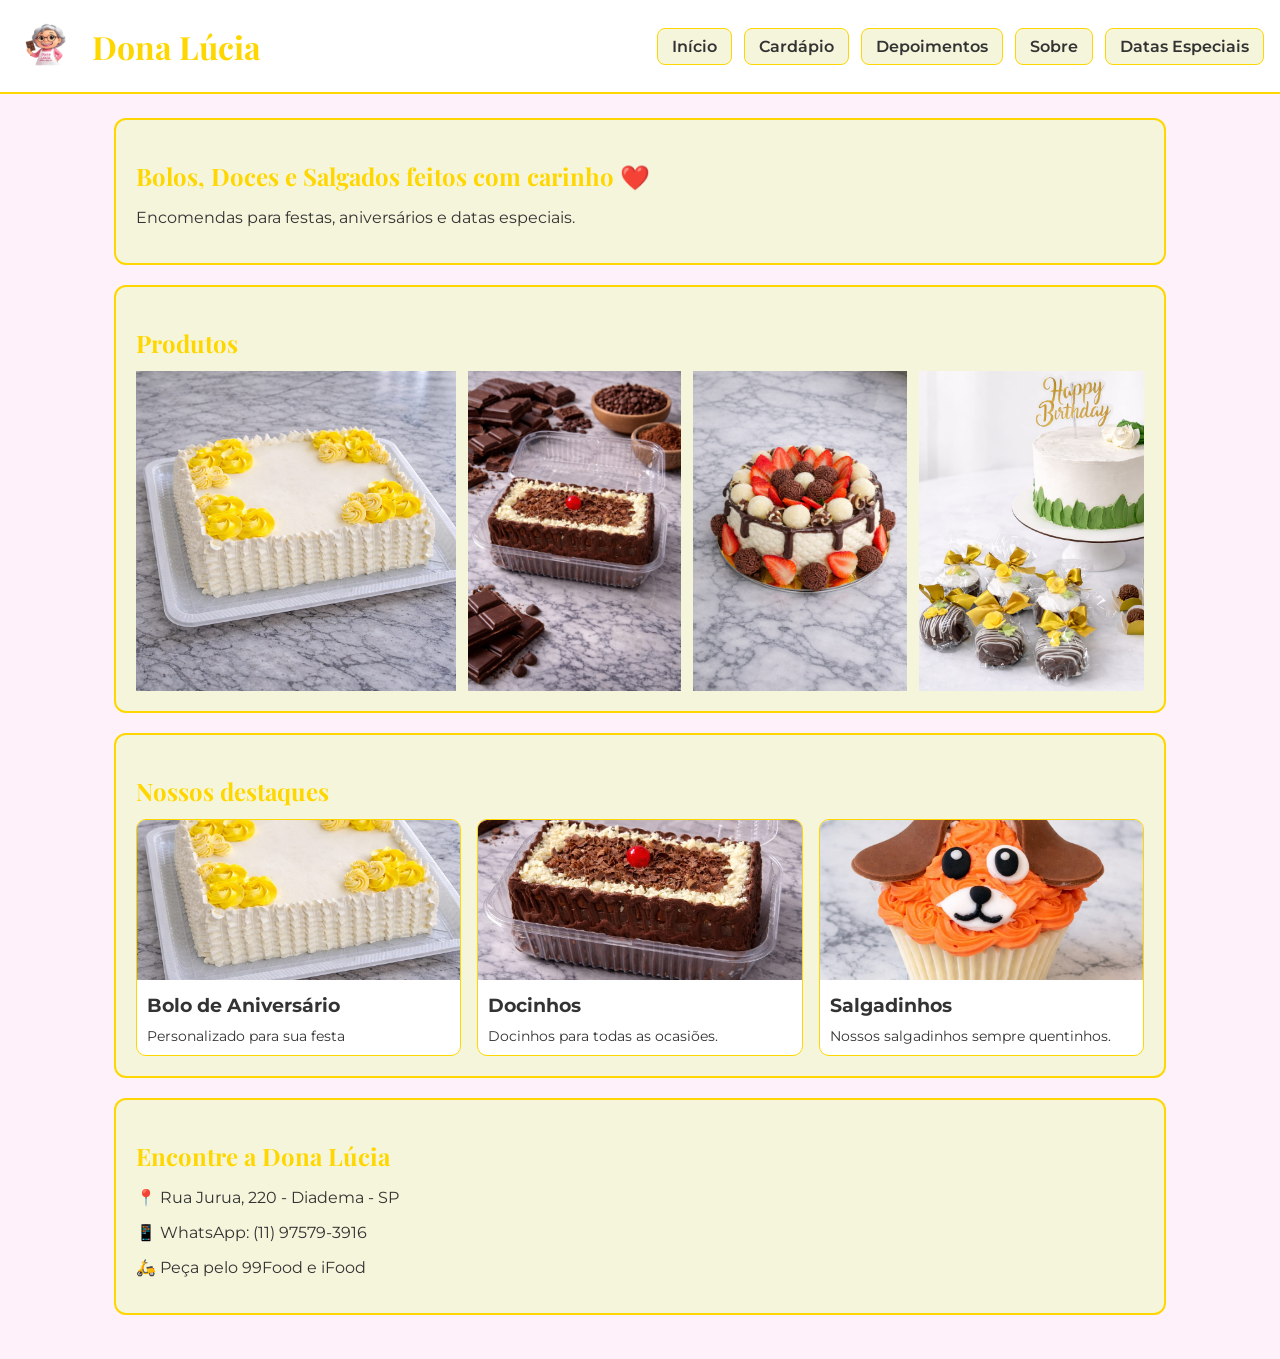
==== index.html @ 9b7f6440 "Add files via upload" ====
<!DOCTYPE html>
<html lang="pt-br">
<head>
  <meta charset="UTF-8">
  <title>Dona Lúcia - Bolos e Doces</title>
  <link rel="stylesheet" href="css/style.css">
</head>
<body>

<header>
  <img src="img/logo.png" alt="Logo Dona Lúcia">
  <h1>Dona Lúcia</h1>

  <nav>
    <a href="index.html">Início</a>
    <a href="cardapio.html">Cardápio</a>
    <a href="depoimentos.html">Depoimentos</a>
    <a href="sobre.html">Sobre</a>
    <a href="pascoa.html">Datas Especiais</a>
  </nav>
</header>

<div class="container">

  <div class="caixa">
    <h2 class="titulo-destaque">Bolos, Doces e Salgados feitos com carinho ❤️</h2>
    <p>Encomendas para festas, aniversários e datas especiais.</p>
  </div>

  <div class="caixa">
    <h2 class="titulo-destaque">Produtos</h2>

  <div class="carrossel" id="carrossel">
    <img src="img/bolo1.jpeg">
    <img src="img/bolo2.jpeg">
    <img src="img/bolo3.jpeg">
    <img src="img/doce1.jpeg">
    <img src="img/cupcake.jpeg">
  </div>
</div>


<div class="caixa">
  <h2 class="titulo-destaque">Nossos destaques</h2>



    <div class="grid">
      <div class="produto">
        <img src="img/bolo1.jpeg">
        <h3>Bolo de Aniversário</h3>
        <p>Personalizado para sua festa</p>
      </div>

      <div class="produto">
        <img src="img/bolo2.jpeg">
        <h3>Docinhos</h3>
        <p>Docinhos para todas as ocasiões.</p>
      </div>

      <div class="produto">
        <img src="img/cupcake.jpeg">
        <h3>Salgadinhos</h3>
        <p>Nossos salgadinhos sempre quentinhos.</p>
      </div>
    </div>
  </div>

  <div class="caixa">
    <h2 class="titulo-destaque">Encontre a Dona Lúcia</h2>
    <p>📍 Rua Jurua, 220 - Diadema - SP</p>
    <p>📱 WhatsApp: (11) 97579-3916</p>
    <p>🛵 Peça pelo 99Food e iFood</p>
  </div>

</div>

<script>
  const carrossel = document.getElementById('carrossel');
  let scrollAmount = 0;
  let intervalo;

  function iniciarCarrossel() {
    intervalo = setInterval(() => {
      if (!carrossel) return;

      const maxScroll = carrossel.scrollWidth - carrossel.clientWidth;

      if (scrollAmount >= maxScroll) {
        scrollAmount = 0;
        carrossel.scrollTo({ left: 0, behavior: 'smooth' });
      } else {
        scrollAmount += carrossel.clientWidth;
        carrossel.scrollTo({ left: scrollAmount, behavior: 'smooth' });
      }
    }, 3000); // troca a cada 3 segundos
  }

  carrossel.addEventListener('mouseenter', () => clearInterval(intervalo));
  carrossel.addEventListener('mouseleave', iniciarCarrossel);

  iniciarCarrossel();
</script>

</body>
</html>
---- css/style.css ----
@import url('https://fonts.googleapis.com/css2?family=Montserrat:wght@300;400;600;700&family=Playfair+Display:wght@600;700&display=swap');

:root {
  --borda-caixa: #ffd700;
  --fundo-caixa: #f5f5dc;
  --fundo-site: #fff1fa;
  --destaque: #ffd700;
}

* {
  box-sizing: border-box;
  font-family: 'Montserrat', sans-serif;
}

body {
  margin: 0;
  background-color: var(--fundo-site);
  color: #333;
}

header {
  background: white;
  padding: 16px;
  border-bottom: 2px solid var(--borda-caixa);
  display: flex;
  align-items: center;
  gap: 16px;
}

header img {
  height: 60px;
  max-width: 100%;
  object-fit: contain;
}
header h1 {
  font-family: 'Playfair Display', serif;
  color: var(--destaque);
  margin: 0;
}

nav {
  margin-left: auto;
  display: flex;
  gap: 12px;
}

nav a {
  text-decoration: none;
  padding: 8px 14px;
  border-radius: 8px;
  border: 1px solid var(--borda-caixa);
  background: var(--fundo-caixa);
  color: #333;
  font-weight: 600;
}

nav a:hover {
  background: var(--borda-caixa);
  color: #000;
}

.container {
  max-width: 1100px;
  margin: auto;
  padding: 24px;
}

.caixa {
  border: 2px solid var(--borda-caixa);
  background: var(--fundo-caixa);
  border-radius: 12px;
  padding: 20px;
  margin-bottom: 20px;
}

.titulo-destaque {
  font-family: 'Playfair Display', serif;
  color: var(--destaque);
  margin-bottom: 12px;
}

.grid {
  display: grid;
  grid-template-columns: repeat(auto-fit, minmax(220px, 1fr));
  gap: 16px;
}

.produto {
  border: 1px solid var(--borda-caixa);
  border-radius: 10px;
  overflow: hidden;
  background: white;
}

.produto img {
  width: 100%;
  height: 160px;
  object-fit: cover;
}


.produto h3 {
  margin: 10px;
}

.produto p {
  margin: 0 10px 10px;
  font-size: 14px;
}

.carrossel {
  display: flex;
  gap: 12px;
  overflow-x: auto;
  scroll-snap-type: x mandatory;
}

.carrossel img {
  max-height: 320px;
  object-fit: cover;
  width: 100%;
}
.tabs {
  display: flex;
  flex-wrap: wrap;
  gap: 10px;
  margin-bottom: 16px;
}

.tabs label {
  padding: 8px 14px;
  border-radius: 8px;
  border: 1px solid var(--borda-caixa);
  background: white;
  cursor: pointer;
  font-weight: 600;
}

.tabs label:hover {
  background: var(--fundo-caixa);
}

.tabs input {
  display: none;
}

.conteudo-tab {
  display: none;
}
.conteudo-tab {
  display: none;
}

#tab1:checked ~ .tabs label[for="tab1"],
#tab2:checked ~ .tabs label[for="tab2"],
#tab3:checked ~ .tabs label[for="tab3"],
#tab4:checked ~ .tabs label[for="tab4"],
#tab5:checked ~ .tabs label[for="tab5"],
#tab6:checked ~ .tabs label[for="tab6"],
#tab7:checked ~ .tabs label[for="tab7"],
#tab8:checked ~ .tabs label[for="tab8"],
#tab9:checked ~ .tabs label[for="tab9"] {
  background: var(--borda-caixa);
  color: #000;
}

.tabs input,
input[type="radio"] {
  display: none;
}
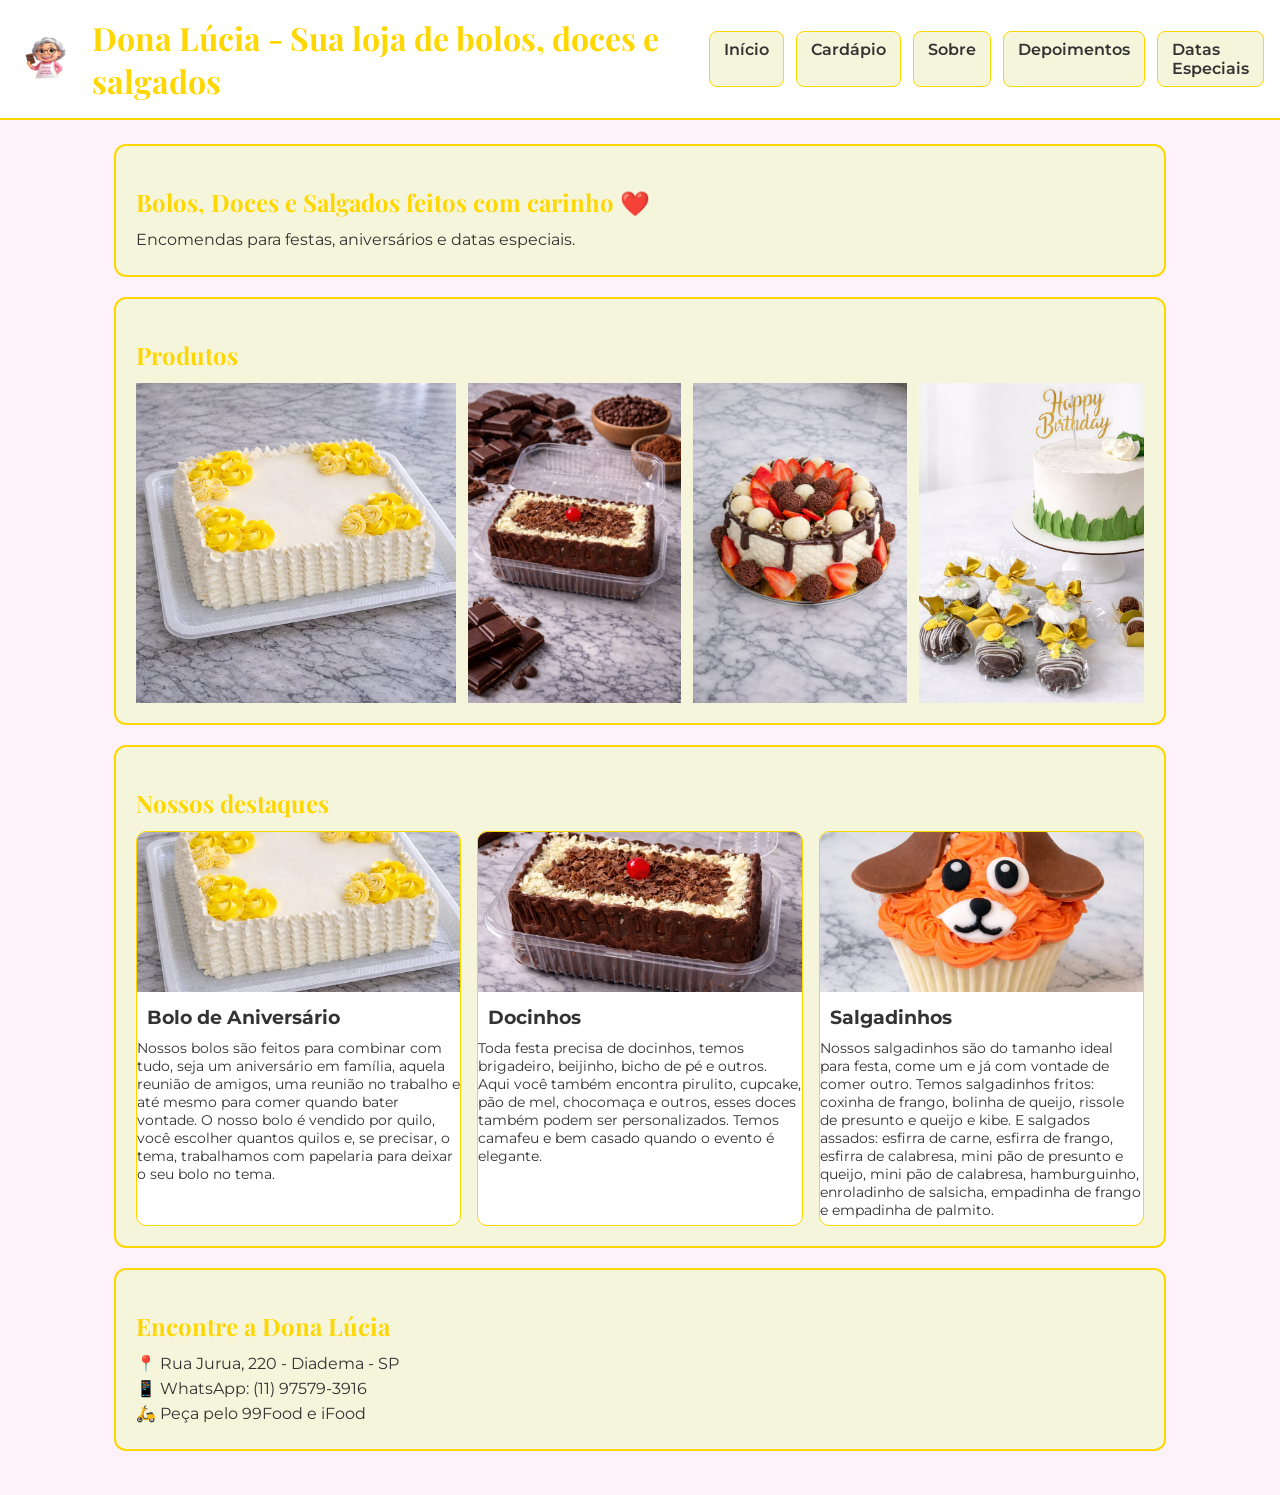
==== commit 57217bb3: "Atualização" ====
--- a/index.html
+++ b/index.html
@@ -9,13 +9,13 @@
 
 <header>
   <img src="img/logo.png" alt="Logo Dona Lúcia">
-  <h1>Dona Lúcia</h1>
+  <h1>Dona Lúcia - Sua loja de bolos, doces e salgados</h1>
 
   <nav>
     <a href="index.html">Início</a>
     <a href="cardapio.html">Cardápio</a>
+    <a href="sobre.html">Sobre</a>
     <a href="depoimentos.html">Depoimentos</a>
-    <a href="sobre.html">Sobre</a>
     <a href="pascoa.html">Datas Especiais</a>
   </nav>
 </header>
@@ -49,19 +49,19 @@
       <div class="produto">
         <img src="img/bolo1.jpeg">
         <h3>Bolo de Aniversário</h3>
-        <p>Personalizado para sua festa</p>
+        <p>Nossos bolos são feitos para combinar com tudo, seja um aniversário em família, aquela reunião de amigos, uma reunião no trabalho e até mesmo para comer quando bater vontade. O nosso bolo é vendido por quilo, você escolher quantos quilos e, se precisar, o tema, trabalhamos com papelaria para deixar o seu bolo no tema.</p>
       </div>
 
       <div class="produto">
         <img src="img/bolo2.jpeg">
         <h3>Docinhos</h3>
-        <p>Docinhos para todas as ocasiões.</p>
+        <p>Toda festa precisa de docinhos, temos brigadeiro, beijinho, bicho de pé e outros. Aqui você também encontra pirulito, cupcake, pão de mel, chocomaça e outros, esses doces também podem ser personalizados. Temos camafeu e bem casado quando o evento é elegante.</p>
       </div>
 
       <div class="produto">
         <img src="img/cupcake.jpeg">
         <h3>Salgadinhos</h3>
-        <p>Nossos salgadinhos sempre quentinhos.</p>
+        <p>Nossos salgadinhos são do tamanho ideal para festa, come um e já com vontade de comer outro. Temos salgadinhos fritos: coxinha de frango, bolinha de queijo, rissole de presunto e queijo e kibe. E salgados assados: esfirra de carne, esfirra de frango, esfirra de calabresa, mini pão de presunto e queijo, mini pão de calabresa, hamburguinho, enroladinho de salsicha, empadinha de frango e empadinha de palmito.</p>
       </div>
     </div>
   </div>
--- a/css/style.css
+++ b/css/style.css
@@ -120,6 +120,7 @@
   object-fit: cover;
   width: 100%;
 }
+
 .tabs {
   display: flex;
   flex-wrap: wrap;
@@ -147,8 +148,17 @@
 .conteudo-tab {
   display: none;
 }
-.conteudo-tab {
-  display: none;
+
+#tab1:checked ~ .conteudo #conteudo1,
+#tab2:checked ~ .conteudo #conteudo2,
+#tab3:checked ~ .conteudo #conteudo3,
+#tab4:checked ~ .conteudo #conteudo4,
+#tab5:checked ~ .conteudo #conteudo5,
+#tab6:checked ~ .conteudo #conteudo6,
+#tab7:checked ~ .conteudo #conteudo7,
+#tab8:checked ~ .conteudo #conteudo8,
+#tab9:checked ~ .conteudo #conteudo9 {
+  display: block;
 }
 
 #tab1:checked ~ .tabs label[for="tab1"],
@@ -169,3 +179,41 @@
   display: none;
 }
 
+.caixa p strong {
+  font-size: 16px;
+}
+
+.caixa p {
+  margin: 6px 0;
+}
+
+.perfil {
+  display: flex;
+  gap: 20px;
+  align-items: center;
+}
+
+.perfil-texto {
+  flex: 1;
+}
+
+.perfil-foto img {
+  width: 180px;
+  height: 180px;
+  object-fit: cover;
+  border-radius: 12px;
+  border: 2px solid var(--borda-caixa);
+}
+
+/* Mobile */
+@media (max-width: 768px) {
+  .perfil {
+    flex-direction: column;
+    text-align: center;
+  }
+
+  .perfil-foto img {
+    width: 220px;
+    height: 220px;
+  }
+}
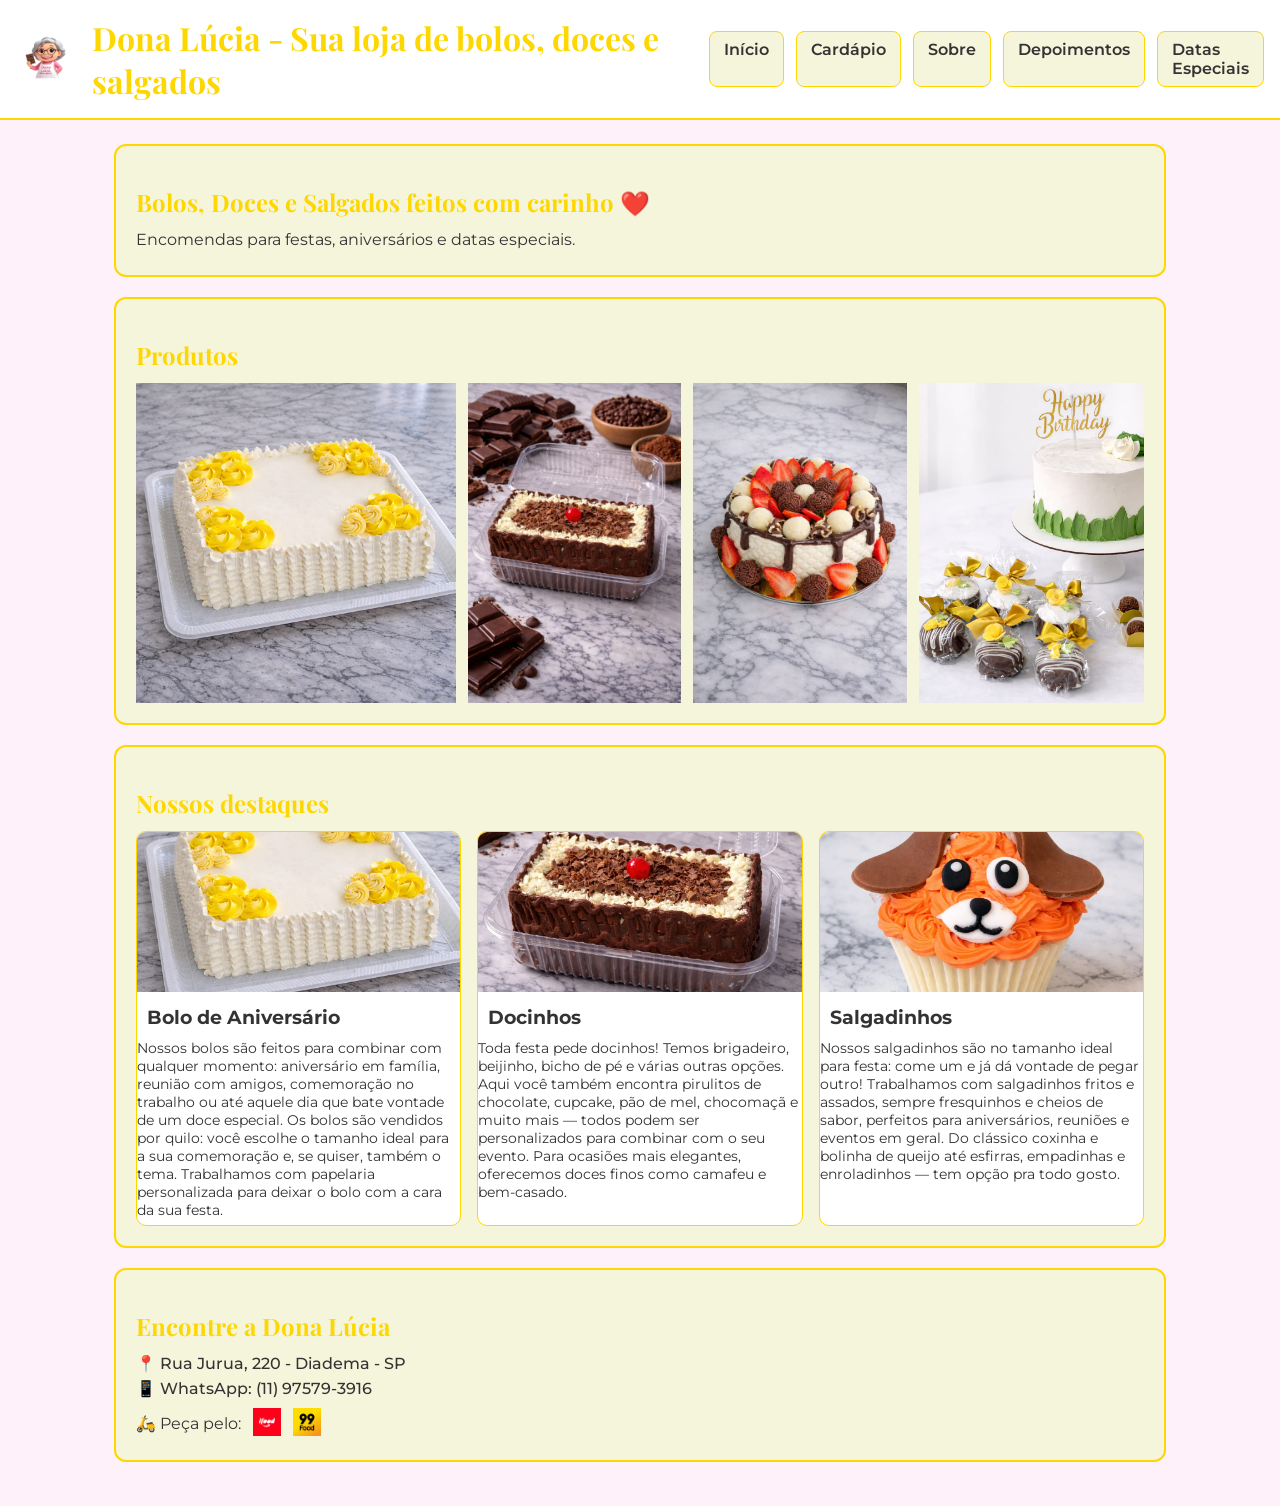
==== commit 4d5980ba: "Add files via upload" ====
--- a/index.html
+++ b/index.html
@@ -16,7 +16,7 @@
     <a href="cardapio.html">Cardápio</a>
     <a href="sobre.html">Sobre</a>
     <a href="depoimentos.html">Depoimentos</a>
-    <a href="pascoa.html">Datas Especiais</a>
+    <a href="eventos.html">Datas Especiais</a>
   </nav>
 </header>
 
@@ -49,29 +49,74 @@
       <div class="produto">
         <img src="img/bolo1.jpeg">
         <h3>Bolo de Aniversário</h3>
-        <p>Nossos bolos são feitos para combinar com tudo, seja um aniversário em família, aquela reunião de amigos, uma reunião no trabalho e até mesmo para comer quando bater vontade. O nosso bolo é vendido por quilo, você escolher quantos quilos e, se precisar, o tema, trabalhamos com papelaria para deixar o seu bolo no tema.</p>
+        <p>Nossos bolos são feitos para combinar com qualquer momento: aniversário em família, reunião com amigos, comemoração no trabalho ou até aquele dia que bate vontade de um doce especial.
+Os bolos são vendidos por quilo: você escolhe o tamanho ideal para a sua comemoração e, se quiser, também o tema. Trabalhamos com papelaria personalizada para deixar o bolo com a cara da sua festa.</p>
       </div>
 
       <div class="produto">
         <img src="img/bolo2.jpeg">
         <h3>Docinhos</h3>
-        <p>Toda festa precisa de docinhos, temos brigadeiro, beijinho, bicho de pé e outros. Aqui você também encontra pirulito, cupcake, pão de mel, chocomaça e outros, esses doces também podem ser personalizados. Temos camafeu e bem casado quando o evento é elegante.</p>
+        <p>Toda festa pede docinhos! Temos brigadeiro, beijinho, bicho de pé e várias outras opções.
+Aqui você também encontra pirulitos de chocolate, cupcake, pão de mel, chocomaçã e muito mais — todos podem ser personalizados para combinar com o seu evento.
+Para ocasiões mais elegantes, oferecemos doces finos como camafeu e bem-casado.</p>
       </div>
 
       <div class="produto">
         <img src="img/cupcake.jpeg">
         <h3>Salgadinhos</h3>
-        <p>Nossos salgadinhos são do tamanho ideal para festa, come um e já com vontade de comer outro. Temos salgadinhos fritos: coxinha de frango, bolinha de queijo, rissole de presunto e queijo e kibe. E salgados assados: esfirra de carne, esfirra de frango, esfirra de calabresa, mini pão de presunto e queijo, mini pão de calabresa, hamburguinho, enroladinho de salsicha, empadinha de frango e empadinha de palmito.</p>
+        <p>Nossos salgadinhos são no tamanho ideal para festa: come um e já dá vontade de pegar outro!
+Trabalhamos com salgadinhos fritos e assados, sempre fresquinhos e cheios de sabor, perfeitos para aniversários, reuniões e eventos em geral.
+Do clássico coxinha e bolinha de queijo até esfirras, empadinhas e enroladinhos — tem opção pra todo gosto.</p>
       </div>
     </div>
   </div>
 
   <div class="caixa">
-    <h2 class="titulo-destaque">Encontre a Dona Lúcia</h2>
-    <p>📍 Rua Jurua, 220 - Diadema - SP</p>
-    <p>📱 WhatsApp: (11) 97579-3916</p>
-    <p>🛵 Peça pelo 99Food e iFood</p>
+  <h2 class="titulo-destaque">Encontre a Dona Lúcia</h2>
+
+  <p>
+    📍 
+    <a 
+      href="https://www.google.com/maps/search/?api=1&query=Rua+Jurua,+220+-+Diadema+-+SP"
+      target="_blank"
+      class="link-contato"
+    >
+      Rua Jurua, 220 - Diadema - SP
+    </a>
+  </p>
+
+  <p>
+    📱 
+    <a 
+      href="https://wa.me/5511975793916?text=Olá!%20Gostaria%20de%20fazer%20uma%20encomenda."
+      target="_blank"
+      class="link-contato"
+    >
+      WhatsApp: (11) 97579-3916
+    </a>
+  </p>
+
+  <div class="delivery-links">
+    🛵 Peça pelo:
+    <a 
+      href="https://www.ifood.com.br/delivery/diadema-sp/dona-lucia-salgados-e-doces-taboao"
+      target="_blank"
+      class="delivery-item"
+      aria-label="Pedir pelo iFood"
+    >
+      <img src="img/logos/ifood.png" alt="iFood" />
+    </a>
+
+    <a 
+      href="https://www.99app.com/food"
+      target="_blank"
+      class="delivery-item"
+      aria-label="Pedir pelo 99Food"
+    >
+      <img src="img/logos/99food.png" alt="99Food" />
+    </a>
   </div>
+</div>
 
 </div>
 
--- a/css/style.css
+++ b/css/style.css
@@ -217,3 +217,68 @@
     height: 220px;
   }
 }
+
+/* Container da imagem do depoimento */
+.depoimento-img {
+  width: 200px;
+  height: 300px;
+  overflow: hidden;
+  border-radius: 8px; /* opcional: cantinho arredondado */
+}
+
+/* Imagem em si */
+.depoimento-img img {
+  width: 100%;
+  height: 100%;
+  object-fit: cover; /* mantém proporção e corta excesso */
+  display: block;
+}
+
+.btn-whatsapp {
+  display: inline-block;
+  background: #25d366; /* verde WhatsApp */
+  color: #ffffff;
+  padding: 14px 24px;
+  border-radius: 30px;
+  text-decoration: none;
+  font-family: 'Montserrat', sans-serif;
+  font-weight: 600;
+  font-size: 16px;
+  transition: transform 0.2s ease, box-shadow 0.2s ease, opacity 0.2s ease;
+  box-shadow: 0 4px 10px rgba(0, 0, 0, 0.15);
+}
+
+.btn-whatsapp:hover {
+  transform: translateY(-2px);
+  box-shadow: 0 6px 14px rgba(0, 0, 0, 0.2);
+  opacity: 0.95;
+}
+
+.link-contato {
+  color: #333;
+  text-decoration: none;
+  font-weight: 500;
+}
+
+.link-contato:hover {
+  text-decoration: underline;
+}
+
+.delivery-links {
+  margin-top: 10px;
+  display: flex;
+  align-items: center;
+  gap: 12px;
+  flex-wrap: wrap;
+}
+
+.delivery-item img {
+  height: 28px;
+  width: auto;
+  transition: transform 0.2s ease, opacity 0.2s ease;
+}
+
+.delivery-item img:hover {
+  transform: translateY(-2px);
+  opacity: 0.9;
+}
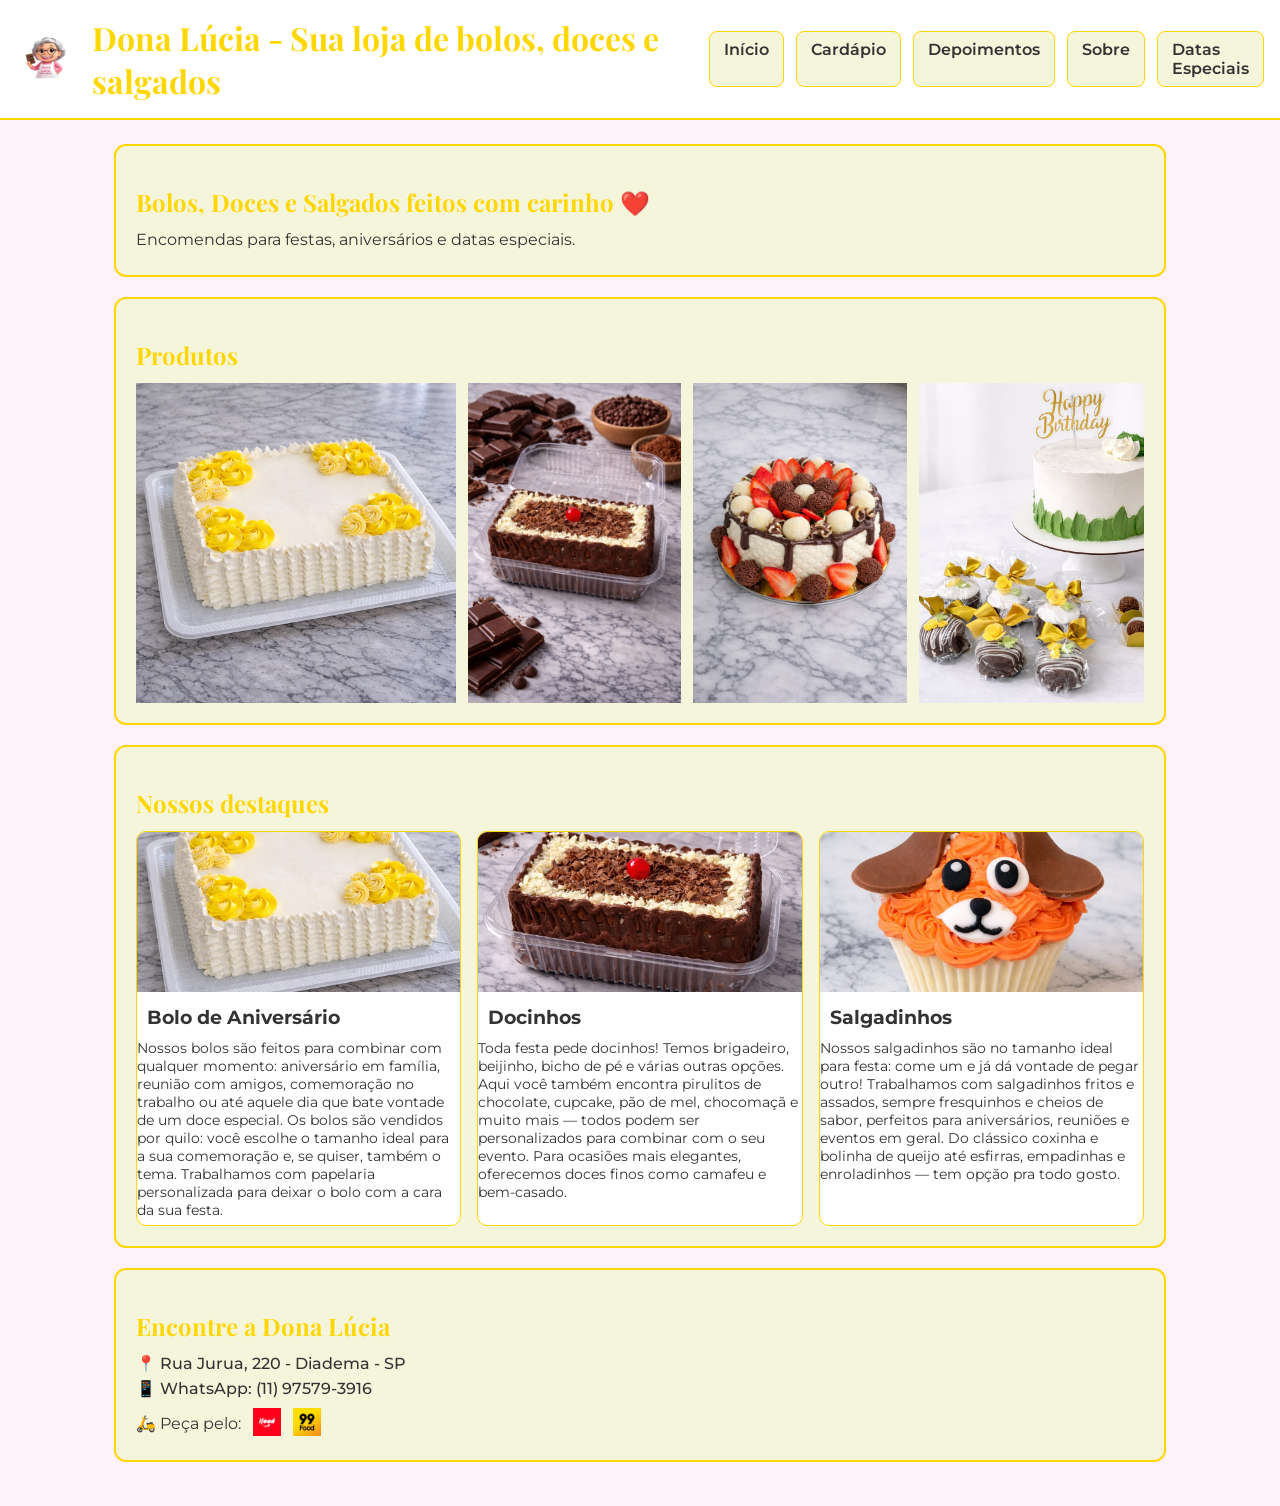
==== commit 6ee9b52b: "Update index.html" ====
--- a/index.html
+++ b/index.html
@@ -14,8 +14,8 @@
   <nav>
     <a href="index.html">Início</a>
     <a href="cardapio.html">Cardápio</a>
+    <a href="depoimentos.html">Depoimentos</a>
     <a href="sobre.html">Sobre</a>
-    <a href="depoimentos.html">Depoimentos</a>
     <a href="eventos.html">Datas Especiais</a>
   </nav>
 </header>
@@ -97,24 +97,16 @@
   </p>
 
   <div class="delivery-links">
-    🛵 Peça pelo:
-    <a 
-      href="https://www.ifood.com.br/delivery/diadema-sp/dona-lucia-salgados-e-doces-taboao"
-      target="_blank"
-      class="delivery-item"
-      aria-label="Pedir pelo iFood"
-    >
-      <img src="img/logos/ifood.png" alt="iFood" />
-    </a>
+  🛵 Peça pelo:
 
-    <a 
-      href="https://www.99app.com/food"
-      target="_blank"
-      class="delivery-item"
-      aria-label="Pedir pelo 99Food"
-    >
-      <img src="img/logos/99food.png" alt="99Food" />
-    </a>
+  <a href="https://www.ifood.com.br/SUA-LOJA" target="_blank" class="delivery-item">
+    <img src="img/logos/ifood.png" alt="iFood">
+  </a>
+
+  <a href="https://www.99app.com/food" target="_blank" class="delivery-item">
+    <img src="img/logos/99food.png" alt="99Food">
+  </a>
+</div>
   </div>
 </div>
 
@@ -149,3 +141,4 @@
 
 </body>
 </html>
+
